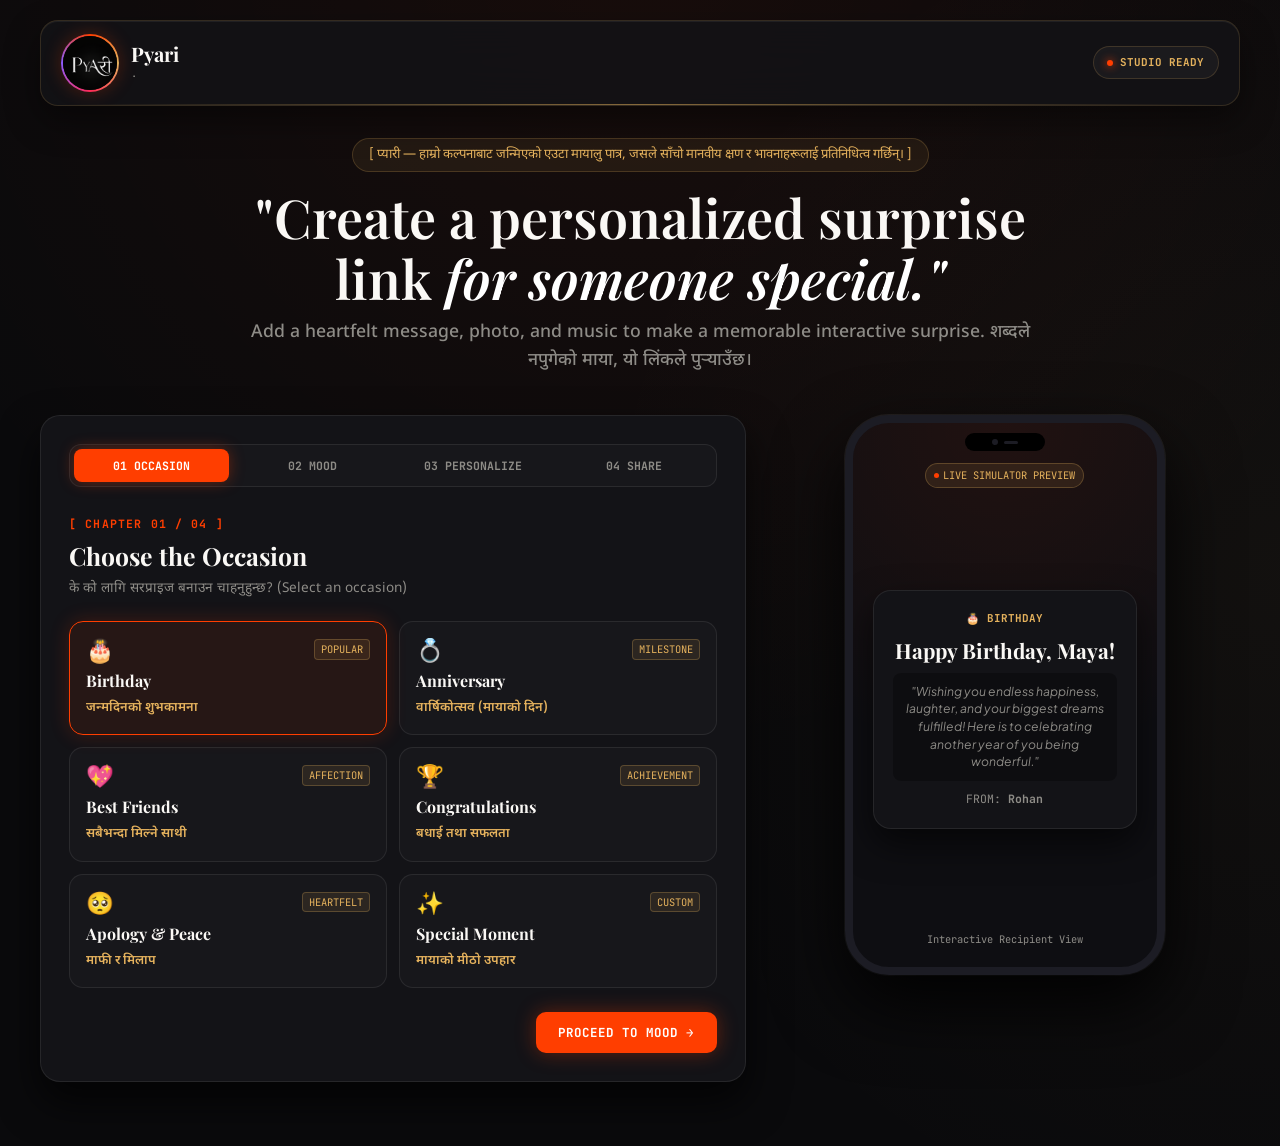
==== index.html @ e675bf81 "Add Pyari surprise app" ====
<!DOCTYPE html>
<html lang="en">
<head>
  <meta charset="UTF-8">
  <meta name="viewport" content="width=device-width, initial-scale=1.0">
  <meta name="description" content="Create a personalized birthday, anniversary, or heartfelt surprise link with a message, photo, music, and an interactive reveal.">
  <meta name="robots" content="index, follow">
  <meta name="theme-color" content="#0A0A0C">
  <meta name="msapplication-TileColor" content="#0A0A0C">
  <meta property="og:type" content="website">
  <meta property="og:title" content="Pyari — Create a Personalized Surprise">
  <meta property="og:description" content="Create a beautiful surprise link with your message, photo, music, and an interactive reveal.">
  <meta property="og:image" content="pyari.png">
  <meta name="twitter:card" content="summary_large_image">
  <meta name="twitter:title" content="Pyari — Create a Personalized Surprise">
  <meta name="twitter:description" content="Create a beautiful surprise link with your message, photo, music, and an interactive reveal.">
  <meta name="twitter:image" content="pyari.png">
  <meta name="msapplication-config" content="pyari-favicon/browserconfig.xml">
  <link rel="icon" href="pyari-favicon/favicon.ico" sizes="any">
  <link rel="icon" type="image/png" sizes="16x16" href="pyari-favicon/favicon-16x16.png">
  <link rel="icon" type="image/png" sizes="32x32" href="pyari-favicon/favicon-32x32.png">
  <link rel="icon" type="image/png" sizes="96x96" href="pyari-favicon/favicon-96x96.png">
  <link rel="apple-touch-icon" sizes="152x152" href="pyari-favicon/apple-icon-152x152.png">
  <link rel="apple-touch-icon" sizes="180x180" href="pyari-favicon/apple-icon-180x180.png">
  <link rel="manifest" href="pyari-favicon/manifest.json">
  <title>Pyari — Handcrafted Personalized Surprise Studio</title>

  <script type="application/ld+json">
    {
      "@context": "https://schema.org",
      "@type": "WebApplication",
      "name": "Pyari",
      "url": "./",
      "description": "Create personalized surprise links with messages, photos, music, and interactive reveals.",
      "applicationCategory": "LifestyleApplication",
      "operatingSystem": "Web browser",
      "offers": {
        "@type": "Offer",
        "price": "0",
        "priceCurrency": "USD"
      }
    }
  </script>
  
  <link rel="preconnect" href="https://fonts.googleapis.com">
  <link rel="preconnect" href="https://fonts.gstatic.com" crossorigin>
  <link href="https://fonts.googleapis.com/css2?family=Playfair+Display:ital,wght@0,600;0,700;1,400;1,600&family=Plus+Jakarta+Sans:wght@400;500;600;700&family=JetBrains+Mono:wght@400;500;600;700&family=Noto+Sans+Devanagari:wght@400;500;600;700&display=swap" rel="stylesheet">
  
  <link rel="stylesheet" href="style.css">
  <script src="https://cdn.jsdelivr.net/npm/@supabase/supabase-js@2"></script>
  <script src="https://cdnjs.cloudflare.com/ajax/libs/qrcodejs/1.0.0/qrcode.min.js"></script>
</head>
<body>
  <div class="app-viewport">
    
    <!-- Studio Header -->
    <header class="studio-header">
      <a href="index.html" class="brand-combo">
        <div class="brand-logo-wrap">
          <img class="brand-logo" src="pyari.png" alt="Pyari">
        </div>
        <div class="brand-titles">
          <div class="brand-main-text">Pyari</div>
          <div class="brand-sub-text">.</div>
        </div>
      </a>
      <div class="header-status-badge">
        <span class="status-live-dot"></span>
        <span>STUDIO READY</span>
      </div>
    </header>

    <!-- Hero Section with Nepali Tagline -->
    <section class="hero-banner">
      <div class="badge-tagline">
        [ प्यारी — हाम्रो कल्पनाबाट जन्मिएको एउटा मायालु पात्र, जसले साँचो मानवीय क्षण र भावनाहरूलाई प्रतिनिधित्व गर्छिन्। ]
      </div>
      <h1 class="hero-main-title">"Create a personalized surprise link <em>for someone special."</em></h1>
      <p class="hero-sub-title">Add a heartfelt message, photo, and music to make a memorable interactive surprise. शब्दले नपुगेको माया, यो लिंकले पुर्‍याउँछ।</p>
    </section>

    <!-- Studio Grid: Wizard + Live Simulator -->
    <div class="studio-bento-grid">
      
      <!-- Wizard Column -->
      <main class="bento-wizard-card" id="wizard-box">
        <nav class="stepper-nav-bar">
          <button type="button" class="stepper-tab-btn active" id="step-btn-1">01 OCCASION</button>
          <button type="button" class="stepper-tab-btn" id="step-btn-2">02 MOOD</button>
          <button type="button" class="stepper-tab-btn" id="step-btn-3">03 PERSONALIZE</button>
          <button type="button" class="stepper-tab-btn" id="step-btn-4">04 SHARE</button>
        </nav>

        <!-- Chapter 1: Occasion -->
        <section class="wizard-step-pane active" id="step-view-1">
          <div class="pane-step-counter">[ CHAPTER 01 / 04 ]</div>
          <h2 class="pane-heading">Choose the Occasion</h2>
          <p class="pane-subtitle">के को लागि सरप्राइज बनाउन चाहनुहुन्छ? (Select an occasion)</p>
          <div class="bento-tiles-grid" id="occasions-grid"></div>
          <div class="wizard-nav-footer" style="justify-content: flex-end;">
            <button type="button" class="btn-studio btn-primary" id="next-to-step-2">PROCEED TO MOOD →</button>
          </div>
        </section>

        <!-- Chapter 2: Mood -->
        <section class="wizard-step-pane" id="step-view-2">
          <div class="pane-step-counter">[ CHAPTER 02 / 04 ]</div>
          <h2 class="pane-heading">Select the Reveal Mood</h2>
          <p class="pane-subtitle">सरप्राइज खुल्दा कस्तो माहोल बनाउने? (Choose the atmosphere)</p>
          <div class="bento-tiles-grid" id="styles-grid"></div>
          <div class="wizard-nav-footer">
            <button type="button" class="btn-studio btn-ghost" id="back-to-step-1">← BACK</button>
            <button type="button" class="btn-studio btn-primary" id="next-to-step-3">PERSONALIZE SURPRISE →</button>
          </div>
        </section>

        <!-- Chapter 3: Personalize -->
        <section class="wizard-step-pane" id="step-view-3">
          <div class="pane-step-counter">[ CHAPTER 03 / 04 ]</div>
          <h2 class="pane-heading">Personalize the Surprise</h2>
          <p class="pane-subtitle">नाम, फोटो, मनको कुरा र अडियो सेट गर्नुहोस्:</p>
          
          <form id="details-form" class="form-stack">
            
            <!-- Names Row -->
            <div class="form-row-split">
              <div>
                <label class="field-label" for="recipient-name">RECIPIENT NAME (कसको लागि) *</label>
                <input type="text" id="recipient-name" class="studio-input" placeholder="e.g. Maya, Anjali, Bestie..." minlength="1" maxlength="100" required>
              </div>
              <div>
                <label class="field-label" for="sender-name">YOUR NAME / SIGNATURE (तपाईंको नाम) *</label>
                <input type="text" id="sender-name" class="studio-input" placeholder="e.g. Rohan, Secret Admirer..." minlength="1" maxlength="100" required>
              </div>
            </div>

            <!-- Photo Upload Feature -->
            <div>
              <label class="field-label">ATTACH A PHOTO / MEMORY (फोटो राख्नुहोस् - Optional)</label>
              <div class="image-upload-wrapper" id="image-drop-area">
                <input type="file" id="photo-file-input" accept="image/*" style="display: none;">
                <div class="upload-placeholder" id="upload-placeholder-content">
                  <span class="upload-icon">📸</span>
                  <div class="upload-text">
                    <strong>Click to upload a cherished photo</strong> or drag & drop here
                  </div>
                  <span class="upload-subtext">JPG, PNG, WebP supported</span>
                </div>
                <div class="upload-preview-box" id="upload-preview-container" style="display: none;">
                  <img id="photo-preview-img" src="" alt="Uploaded Memory">
                  <button type="button" class="btn-remove-photo" id="remove-photo-btn">✕ Remove Photo</button>
                </div>
              </div>
            </div>

            <!-- Heartfelt Message Box -->
            <div>
              <label class="field-label" for="custom-message">HEARTFELT MESSAGE (तपाईंको सन्देश)</label>
              <textarea id="custom-message" class="studio-textarea" maxlength="2000" placeholder="Type your personal message, memories, or wishes here..."></textarea>
            </div>

            <!-- Soundtrack Selection (Preset Options) -->
            <div>
              <div class="field-header-row">
                <label class="field-label" style="margin-bottom: 0;">REVEAL SOUNDTRACK / AUDIO (गीत वा धुन)</label>
                <button type="button" id="preview-audio-btn" class="btn-audio-audition">
                  ▶ Test Audio
                </button>
              </div>
              
              <!-- 6 Customizable Soundtrack Presets Grid -->
              <div class="soundtrack-grid" id="soundtrack-grid"></div>
            </div>

            <!-- Unboxing Ceremony -->
            <div>
              <label class="field-label">UNBOXING CEREMONY (सरप्राइज खोल्ने तरिका)</label>
              <div class="ceremony-options-grid" id="ceremony-options-grid">
                <button type="button" class="ceremony-btn selected" data-ceremony="gift_box">🎁 Gift Box</button>
                <button type="button" class="ceremony-btn" data-ceremony="wax_seal">💌 Wax Seal</button>
                <button type="button" class="ceremony-btn" data-ceremony="scratch_card">🎟️ Scratch</button>
                <button type="button" class="ceremony-btn" data-ceremony="balloons_pop">🎈 Balloons</button>
              </div>
            </div>

            <div class="wizard-nav-footer">
              <button type="button" class="btn-studio btn-ghost" id="back-to-step-2">← BACK</button>
              <button type="submit" class="btn-studio btn-primary" id="generate-btn">GENERATE SURPRISE LINK →</button>
            </div>
          </form>
        </section>

        <!-- Chapter 4: Share -->
        <section class="wizard-step-pane" id="step-view-4">
          <div class="pane-step-counter">[ CHAPTER 04 / 04 ]</div>
          <h2 class="pane-heading">Your Surprise is Ready! 🎉</h2>
          <p class="pane-subtitle">Share this private interactive link with your recipient:</p>

          <div class="share-link-row">
            <input type="text" id="shareable-link-input" class="studio-input" readonly>
            <button type="button" class="btn-studio btn-primary" id="copy-link-btn">COPY LINK</button>
          </div>

          <div class="share-actions-grid">
            <button type="button" class="btn-studio btn-ghost btn-whatsapp" id="share-whatsapp-btn">💬 WhatsApp</button>
            <button type="button" class="btn-studio btn-ghost" id="open-qr-btn">📱 View QR Code</button>
            <a href="#" target="_blank" class="btn-studio btn-ghost" id="preview-surprise-link-btn">👀 Test Live</a>
          </div>

          <div style="display: flex; justify-content: center; margin-top: 1.5rem;">
            <button type="button" class="btn-studio btn-ghost" id="create-another-btn">CREATE ANOTHER SURPRISE</button>
          </div>
        </section>
      </main>

      <!-- Live Simulator Preview -->
      <aside class="simulator-col-wrapper">
        <div class="phone-mockup-frame">
          <div class="phone-dynamic-island">
            <span class="island-camera"></span>
            <span class="island-sensor"></span>
          </div>

          <div class="sim-screen-container">
            <div class="sim-header-pill">
              <span class="sim-dot"></span>
              <span>LIVE SIMULATOR PREVIEW</span>
            </div>

            <div class="sim-card-body" id="sim-card-body">
              <div class="sim-occ-tag" id="preview-occ-tag">🎂 BIRTHDAY</div>
              
              <!-- Memory Photo Preview in Simulator -->
              <div class="sim-photo-wrap" id="sim-photo-box" style="display: none;">
                <img id="sim-photo-img" src="" alt="Memory Photo">
                <span class="sim-photo-caption">ARCHIVED MEMORY ✨</span>
              </div>

              <h3 class="sim-title" id="preview-title">Happy Birthday, Maya!</h3>
              <div class="sim-quote" id="preview-quote">"May your year ahead be filled with endless joy and dreams fulfilled!"</div>
              
              <div class="sim-signature">
                FROM: <strong id="preview-sender">Rohan</strong>
              </div>
            </div>

            <div class="sim-bottom-hint">
              <span>Interactive Recipient View</span>
            </div>
          </div>
        </div>
      </aside>

    </div>
  </div>

  <!-- QR Code Modal -->
  <div class="qr-modal-overlay" id="qr-modal">
    <div class="qr-modal-card">
      <button type="button" class="qr-close-btn" id="close-qr-btn">&times;</button>
      <h3 class="qr-modal-title">Scan on Mobile 📱</h3>
      <p class="qr-modal-sub">Scan this QR code with any camera app to open the surprise:</p>
      <div class="qr-canvas-box" id="qr-code-container"></div>
      <button type="button" class="btn-studio btn-ghost" id="modal-done-btn" style="width: 100%;">Close</button>
    </div>
  </div>

  <script src="config.js"></script>
  <script src="occasions.js"></script>
  <script src="audio.js"></script>
  <script src="app.js"></script>
</body>
</html>
---- style.css ----
﻿@import url('https://fonts.googleapis.com/css2?family=Playfair+Display:ital,wght@0,600;0,700;1,400;1,600&family=Plus+Jakarta+Sans:wght@400;500;600;700&family=JetBrains+Mono:wght@400;500;600;700&family=Noto+Sans+Devanagari:wght@400;500;600;700&display=swap');

:root {
  --bg-app: #0A0A0C;
  --bg-card: #131317;
  --bg-elevated: #181820;
  --border-subtle: rgba(255, 255, 255, 0.08);
  --border-medium: rgba(255, 255, 255, 0.16);
  --accent-vermilion: #FF3E00;
  --accent-gold: #E5B25D;
  --text-pure: #FAF8F5;
  --text-main: #E2DFD8;
  --text-muted: #8E8C87;
  --font-serif: 'Playfair Display', Georgia, serif;
  --font-sans: 'Plus Jakarta Sans', sans-serif;
  --font-mono: 'JetBrains Mono', monospace;
  --font-nepali: 'Noto Sans Devanagari', sans-serif;
}

*, *::before, *::after { box-sizing: border-box; margin: 0; padding: 0; }
body {
  background-color: var(--bg-app);
  color: var(--text-main);
  font-family: var(--font-sans);
  line-height: 1.6;
  min-height: 100vh;
  overflow-x: hidden;
  background-image:
    radial-gradient(circle at 50% -5%, rgba(255, 62, 0, 0.06) 0%, transparent 60%),
    radial-gradient(circle at 100% 50%, rgba(229, 178, 93, 0.04) 0%, transparent 50%);
}

.app-viewport { max-width: 1240px; margin: 0 auto; padding: 1.25rem 1.25rem 4rem; }

/* Attractive Studio Header */
.studio-header {
  display: flex; align-items: center; justify-content: space-between;
  padding: 0.8rem 1.25rem; background: rgba(19, 19, 23, 0.86);
  backdrop-filter: blur(20px); border: 1px solid rgba(229, 178, 93, 0.16);
  border-radius: 18px; margin-bottom: 2rem; position: relative; overflow: hidden;
  box-shadow: 0 14px 35px rgba(0,0,0,0.45), inset 0 1px rgba(255,255,255,0.06);
}
.studio-header::after { content: ''; position: absolute; left: 1.25rem; right: 1.25rem; bottom: 0; height: 1px; background: linear-gradient(90deg, transparent, var(--accent-gold), transparent); opacity: 0.55; }
.brand-combo { display: flex; align-items: center; gap: 0.75rem; text-decoration: none; color: inherit; position: relative; z-index: 1; }
.brand-logo-wrap { width: 58px; height: 58px; display: grid; place-items: center; overflow: hidden; border: 2px solid transparent; border-radius: 50%; background: linear-gradient(#08080a, #08080a) padding-box, conic-gradient(from 0deg, #FF3E00, #E5B25D, #FF2A55, #8C5CFF, #FF3E00) border-box; box-shadow: 0 0 18px rgba(255, 62, 0, 0.25); animation: brandRingSpin 6s linear infinite; }
.brand-logo { width: 58px; height: 58px; object-fit: cover; object-position: center; display: block; }
@keyframes brandRingSpin { to { filter: hue-rotate(360deg); } }
.brand-titles { display: flex; flex-direction: column; }
.brand-main-text { font-family: var(--font-serif); font-size: 1.25rem; color: var(--text-pure); font-weight: 700; line-height: 1.1; }
.brand-sub-text { font-family: var(--font-mono); font-size: 0.65rem; color: var(--text-muted); letter-spacing: 0.05em; }

.header-status-badge {
  display: inline-flex; align-items: center; gap: 0.45rem;
  padding: 0.42rem 0.85rem; background: rgba(255, 255, 255, 0.04);
  border: 1px solid rgba(229, 178, 93, 0.18); border-radius: 9999px;
  font-family: var(--font-mono); font-size: 0.68rem; font-weight: 700; color: var(--accent-gold);
}
.status-live-dot {
  width: 6px; height: 6px; border-radius: 50%; background: var(--accent-vermilion);
  box-shadow: 0 0 8px var(--accent-vermilion);
}

/* Hero Section */
.hero-banner { text-align: center; max-width: 820px; margin: 0 auto 2.5rem; }
.badge-tagline {
  font-family: var(--font-nepali); font-size: 0.82rem; color: var(--accent-gold);
  line-height: 1.5; margin-bottom: 0.85rem; padding: 0.4rem 1rem;
  background: rgba(229, 178, 93, 0.08); border: 1px solid rgba(229, 178, 93, 0.2);
  border-radius: 9999px; display: inline-block;
}
.hero-main-title { font-family: var(--font-serif); font-size: clamp(2.2rem, 4.2vw, 3.4rem); font-weight: 600; color: var(--text-pure); line-height: 1.15; margin-bottom: 0.6rem; }
.hero-main-title em { font-style: italic; color: #fff; }
.hero-sub-title { font-family: var(--font-nepali); font-size: 1.1rem; color: var(--text-muted); font-weight: 500; }

/* Bento Layout */
.studio-bento-grid { display: grid; grid-template-columns: 1.5fr 1fr; gap: 1.5rem; align-items: start; }
.bento-wizard-card { background: var(--bg-card); border: 1px solid var(--border-subtle); border-radius: 20px; padding: 1.75rem; box-shadow: 0 20px 40px rgba(0,0,0,0.7); }

/* Stepper */
.stepper-nav-bar { display: flex; gap: 0.4rem; padding: 4px; background: rgba(255,255,255,0.02); border: 1px solid var(--border-subtle); border-radius: 12px; margin-bottom: 1.75rem; }
.stepper-tab-btn { flex: 1; display: flex; align-items: center; justify-content: center; padding: 0.55rem; background: transparent; border: none; border-radius: 8px; color: var(--text-muted); font-family: var(--font-mono); font-size: 0.72rem; font-weight: 700; cursor: pointer; transition: all 0.2s; }
.stepper-tab-btn.active { background: var(--accent-vermilion); color: #fff; box-shadow: 0 0 15px rgba(255,62,0,0.35); }

/* Panes */
.wizard-step-pane { display: none; }
.wizard-step-pane.active { display: block; animation: fadeIn 0.25s ease-out; }
@keyframes fadeIn { from { opacity: 0; transform: translateY(6px); } to { opacity: 1; transform: translateY(0); } }

.pane-step-counter { font-family: var(--font-mono); font-size: 0.72rem; color: var(--accent-vermilion); font-weight: 700; letter-spacing: 0.1em; margin-bottom: 0.2rem; }
.pane-heading { font-family: var(--font-serif); font-size: 1.55rem; color: var(--text-pure); margin: 0.2rem 0; }
.pane-subtitle { font-size: 0.85rem; color: var(--text-muted); margin-bottom: 1.25rem; font-family: var(--font-nepali); }

/* Bento Choice Cards */
.bento-tiles-grid { display: grid; grid-template-columns: repeat(2, 1fr); gap: 0.75rem; margin-bottom: 1.5rem; }
.bento-choice-card {
  background: rgba(255,255,255,0.02); border: 1px solid var(--border-subtle);
  border-radius: 14px; padding: 1rem; cursor: pointer; transition: all 0.2s;
  text-align: left; display: flex; flex-direction: column; gap: 0.3rem;
}
.bento-choice-card:hover { border-color: var(--border-medium); background: rgba(255,255,255,0.04); transform: translateY(-2px); }
.bento-choice-card.selected { border-color: var(--accent-vermilion); background: rgba(255,62,0,0.08); box-shadow: 0 0 20px rgba(255,62,0,0.2); }

.tile-top-row { display: flex; align-items: center; justify-content: space-between; margin-bottom: 0.15rem; }
.tile-emoji { font-size: 1.4rem; line-height: 1; }
.tile-badge { font-family: var(--font-mono); font-size: 0.65rem; color: var(--accent-gold); text-transform: uppercase; background: rgba(229,178,93,0.1); border: 1px solid rgba(229,178,93,0.25); padding: 1px 6px; border-radius: 4px; }
.tile-title { font-family: var(--font-serif); font-size: 1rem; font-weight: 700; color: var(--text-pure); }
.tile-nepali-title { font-family: var(--font-nepali); font-size: 0.8rem; color: var(--accent-gold); font-weight: 600; }
.tile-desc { font-size: 0.72rem; color: var(--text-muted); line-height: 1.35; }
.tile-nepali-desc { font-family: var(--font-nepali); font-size: 0.72rem; color: #b3afaa; }

/* Forms */
.form-stack { display: flex; flex-direction: column; gap: 1.1rem; }
.form-row-split { display: grid; grid-template-columns: 1fr 1fr; gap: 0.75rem; }
.field-label { display: block; font-family: var(--font-mono); font-size: 0.72rem; text-transform: uppercase; color: var(--text-muted); margin-bottom: 0.4rem; font-weight: 700; }
.field-header-row { display: flex; justify-content: space-between; align-items: center; margin-bottom: 0.4rem; }

.studio-input, .studio-textarea {
  width: 100%; background: rgba(255,255,255,0.03); border: 1px solid var(--border-subtle);
  border-radius: 10px; padding: 0.75rem 0.9rem; color: var(--text-pure); font-family: var(--font-sans);
  font-size: 0.9rem; transition: border-color 0.2s; outline: none;
}
.studio-input:focus, .studio-textarea:focus { border-color: var(--accent-vermilion); }
.studio-textarea { min-height: 95px; resize: vertical; }

/* Photo Upload Box */
.image-upload-wrapper {
  background: rgba(255, 255, 255, 0.02); border: 1.5px dashed var(--border-medium);
  border-radius: 12px; padding: 1.25rem; text-align: center; cursor: pointer;
  transition: all 0.2s;
}
.image-upload-wrapper:hover { border-color: var(--accent-gold); background: rgba(229, 178, 93, 0.04); }
.upload-placeholder { display: flex; flex-direction: column; align-items: center; gap: 0.3rem; }
.upload-icon { font-size: 1.8rem; margin-bottom: 0.2rem; }
.upload-text { font-size: 0.85rem; color: var(--text-main); }
.upload-subtext { font-family: var(--font-mono); font-size: 0.7rem; color: var(--text-muted); }

.upload-preview-box {
  display: flex;
  flex-direction: column;
  align-items: center;
  gap: 0.75rem;
  width: 100%;
}
.upload-preview-box img {
  width: 100%;
  max-width: 260px;
  max-height: 200px;
  border-radius: 12px;
  object-fit: contain;
  background: rgba(0, 0, 0, 0.5);
  padding: 4px;
  border: 1.5px solid var(--accent-gold);
}
.btn-remove-photo {
  background: rgba(255, 62, 0, 0.15); border: 1px solid rgba(255,62,0,0.4); color: #FF6644;
  font-family: var(--font-mono); font-size: 0.7rem; padding: 3px 8px; border-radius: 6px; cursor: pointer;
}

/* Soundtracks */
.soundtrack-grid { display: grid; grid-template-columns: repeat(2, 1fr); gap: 0.5rem; margin-bottom: 0.75rem; }
.soundtrack-item {
  background: rgba(255,255,255,0.02); border: 1px solid var(--border-subtle);
  border-radius: 10px; padding: 0.65rem 0.8rem; text-align: left; cursor: pointer;
}
.soundtrack-item.selected { border-color: var(--accent-vermilion); background: rgba(255,62,0,0.1); }
.sound-title { font-family: var(--font-serif); font-size: 0.88rem; font-weight: 700; color: var(--text-pure); }
.sound-desc { font-size: 0.68rem; color: var(--text-muted); }
.btn-audio-audition {
  background: rgba(229,178,93,0.12); border: 1px solid rgba(229,178,93,0.3); color: var(--accent-gold);
  font-family: var(--font-mono); font-size: 0.7rem; font-weight: 700; padding: 2px 8px; border-radius: 6px; cursor: pointer;
}

/* Ceremonies */
.ceremony-options-grid { display: grid; grid-template-columns: repeat(4, 1fr); gap: 0.5rem; }
.ceremony-btn {
  background: rgba(255,255,255,0.02); border: 1px solid var(--border-subtle);
  border-radius: 10px; padding: 0.75rem 0.4rem; color: var(--text-main); font-family: var(--font-sans);
  font-size: 0.8rem; font-weight: 600; cursor: pointer; text-align: center;
}
.ceremony-btn.selected { border-color: var(--accent-vermilion); background: rgba(255,62,0,0.12); color: #fff; }

/* Buttons */
.wizard-nav-footer { display: flex; justify-content: space-between; margin-top: 1.5rem; }
.btn-studio {
  font-family: var(--font-mono); font-size: 0.78rem; font-weight: 700; text-transform: uppercase;
  letter-spacing: 0.08em; padding: 0.75rem 1.4rem; border-radius: 10px; cursor: pointer;
  transition: all 0.2s; border: none; display: inline-flex; align-items: center; justify-content: center; gap: 0.4rem; text-decoration: none;
}
.btn-primary { background: var(--accent-vermilion); color: #fff; box-shadow: 0 0 20px rgba(255,62,0,0.35); }
.btn-primary:hover { background: #E03700; transform: translateY(-1px); }
.btn-ghost { background: rgba(255,255,255,0.04); border: 1px solid var(--border-subtle); color: var(--text-main); }
.btn-ghost:hover { background: rgba(255,255,255,0.08); color: var(--text-pure); }
.btn-whatsapp { color: #34d399; border-color: rgba(52,211,153,0.3); }

.share-link-row { display: flex; gap: 0.5rem; margin: 1.25rem 0; }
.share-actions-grid { display: grid; grid-template-columns: repeat(3, 1fr); gap: 0.5rem; }

/* Redesigned Live Simulator Preview */
.simulator-col-wrapper { position: sticky; top: 1.5rem; display: flex; justify-content: center; }
.phone-mockup-frame {
  width: 100%; max-width: 320px; height: 560px; background: #0E0E12;
  border-radius: 44px; border: 8px solid #1C1C24; box-shadow: 0 30px 70px rgba(0,0,0,0.9), 0 0 0 1px rgba(255,255,255,0.08);
  overflow: hidden; display: flex; flex-direction: column; position: relative;
}
.phone-dynamic-island {
  position: absolute; top: 10px; left: 50%; transform: translateX(-50%);
  width: 80px; height: 18px; background: #000; border-radius: 9999px; z-index: 10;
  display: flex; align-items: center; justify-content: center; gap: 6px;
}
.island-camera { width: 6px; height: 6px; border-radius: 50%; background: #1C1C24; }
.island-sensor { width: 14px; height: 3px; border-radius: 9999px; background: #1C1C24; }

.sim-screen-container {
  flex: 1; padding: 2.5rem 1.25rem 1.25rem; display: flex; flex-direction: column; justify-content: space-between;
  background: radial-gradient(circle at 50% 0%, rgba(255, 62, 0, 0.08) 0%, transparent 60%);
}
.sim-header-pill {
  font-family: var(--font-mono); font-size: 0.65rem; color: var(--accent-gold);
  background: rgba(229,178,93,0.1); border: 1px solid rgba(229,178,93,0.25);
  padding: 3px 8px; border-radius: 9999px; display: inline-flex; align-items: center; gap: 4px; margin: 0 auto;
}
.sim-dot { width: 5px; height: 5px; border-radius: 50%; background: var(--accent-vermilion); }

.sim-card-body {
  background: var(--bg-card); border: 1px solid var(--border-subtle); border-radius: 18px;
  padding: 1.2rem; text-align: center; box-shadow: 0 15px 35px rgba(0,0,0,0.6);
}
.sim-occ-tag { font-family: var(--font-mono); font-size: 0.68rem; color: var(--accent-gold); margin-bottom: 0.4rem; font-weight: 700; }

/* Memory Photo Frame in Live Simulator */
.sim-photo-wrap {
  width: 100%;
  margin: 0.6rem 0 0.8rem 0;
}

.sim-photo-wrap img {
  width: min(100%, 170px);
  aspect-ratio: 1;
  height: auto;
  margin: 0 auto;
  padding: 5px;
  border: 2px solid transparent;
  border-radius: 14px;
  background:
    linear-gradient(#08080a, #08080a) padding-box,
    conic-gradient(from 0deg, #FF3E00, #E5B25D, #FF2A55, #8C5CFF, #FF3E00) border-box;
  box-shadow: 0 8px 20px rgba(0, 0, 0, 0.5);
  object-fit: contain;
  object-position: center;
  display: block;
  animation: simulatorPhotoBorderSpin 5s linear infinite;
}

@keyframes simulatorPhotoBorderSpin {
  to { filter: hue-rotate(360deg); }
}

.sim-photo-caption {
  display: block;
  font-family: var(--font-mono);
  font-size: 0.62rem;
  color: var(--accent-gold);
  margin-top: 5px;
  letter-spacing: 0.08em;
}

.sim-title { font-family: var(--font-serif); font-size: 1.3rem; color: var(--text-pure); margin-bottom: 0.4rem; }
.sim-quote { font-size: 0.76rem; font-style: italic; color: var(--text-muted); line-height: 1.45; background: rgba(0,0,0,0.3); padding: 0.6rem; border-radius: 8px; }
.sim-signature { font-family: var(--font-mono); font-size: 0.72rem; color: var(--text-muted); margin-top: 0.6rem; }
.sim-bottom-hint { text-align: center; font-family: var(--font-mono); font-size: 0.65rem; color: var(--text-muted); }

/* QR Modal */
.qr-modal-overlay {
  display: none; position: fixed; inset: 0; background: rgba(0,0,0,0.85);
  backdrop-filter: blur(15px); z-index: 1000; align-items: center; justify-content: center; padding: 1.25rem;
}
.qr-modal-overlay.active { display: flex; }
.qr-modal-card {
  background: var(--bg-card); border: 1px solid var(--border-medium); border-radius: 24px;
  padding: 2rem; max-width: 360px; width: 100%; text-align: center; position: relative;
}
.qr-close-btn { position: absolute; top: 1rem; right: 1rem; background: none; border: none; font-size: 1.5rem; color: var(--text-muted); cursor: pointer; }
.qr-modal-title { font-family: var(--font-serif); font-size: 1.4rem; color: var(--text-pure); margin-bottom: 0.3rem; }
.qr-modal-sub { font-size: 0.8rem; color: var(--text-muted); margin-bottom: 1rem; }
.qr-canvas-box { background: #fff; padding: 14px; border-radius: 12px; display: inline-flex; margin-bottom: 1.25rem; }

@media (max-width: 860px) {
  .studio-bento-grid { grid-template-columns: 1fr; }
  .bento-tiles-grid { grid-template-columns: 1fr; }
  .ceremony-options-grid { grid-template-columns: repeat(2, 1fr); }
  .simulator-col-wrapper { order: 2; }
  .studio-header { padding: 0.65rem 0.8rem; margin-bottom: 1.5rem; }
  .brand-logo-wrap { width: 50px; height: 50px; }
  .brand-logo { width: 50px; height: 50px; }
  .brand-sub-text { font-size: 0.56rem; }
  .header-status-badge { padding: 0.35rem 0.6rem; font-size: 0.58rem; }
}

@media (max-width: 640px) {
  html, body { min-height: 100%; height: auto; overflow-y: auto; }
  .app-viewport { width: 100%; min-height: 0; height: auto; padding: 0.7rem 0.65rem 2rem; }
  .studio-header { min-height: 58px; border-radius: 16px; }
  .brand-combo { gap: 0.55rem; }
  .brand-main-text { font-size: 1.05rem; }
  .brand-sub-text { letter-spacing: 0.02em; }
  .header-status-badge span:last-child { font-size: 0.55rem; }

  .hero-banner { margin-bottom: 1.4rem; padding: 0 0.2rem; }
  .badge-tagline { max-width: 100%; padding: 0.5rem 0.75rem; border-radius: 14px; font-size: 0.67rem; line-height: 1.45; }
  .hero-main-title { font-size: clamp(2rem, 10vw, 2.8rem); line-height: 1.08; margin-bottom: 0.7rem; }
  .hero-sub-title { font-size: 0.9rem; }

  .studio-bento-grid { gap: 1.25rem; min-height: 0; }
  .bento-wizard-card { padding: 0.8rem; border-radius: 18px; }
  .stepper-nav-bar { gap: 0.15rem; padding: 3px; margin-bottom: 1.25rem; border-radius: 10px; }
  .stepper-tab-btn { min-width: 0; padding: 0.65rem 0.15rem; font-size: 0.56rem; letter-spacing: 0; white-space: nowrap; }
  .pane-step-counter { font-size: 0.64rem; }
  .pane-heading { font-size: 1.5rem; }
  .pane-subtitle { font-size: 0.76rem; margin-bottom: 1rem; }
  .bento-tiles-grid { grid-template-columns: repeat(2, minmax(0, 1fr)); gap: 0.6rem; margin-bottom: 1.15rem; }
  .bento-choice-card { min-height: 142px; padding: 0.75rem; border-radius: 14px; }
  .tile-emoji { font-size: 1.25rem; }
  .tile-badge { font-size: 0.54rem; padding: 2px 4px; }
  .tile-title { font-size: 0.92rem; line-height: 1.2; }
  .tile-nepali-title { font-size: 0.69rem; line-height: 1.35; }
  .tile-desc, .tile-nepali-desc { font-size: 0.64rem; }
  .wizard-nav-footer { margin-top: 1.15rem; }
  .btn-studio { min-height: 44px; padding: 0.7rem 0.8rem; font-size: 0.62rem; }

  .simulator-col-wrapper { width: 100%; }
  .phone-mockup-frame { max-width: 300px; height: auto; min-height: 0; border-width: 6px; border-radius: 36px; overflow: visible; }
  .sim-screen-container { flex: none; min-height: 520px; height: auto; padding: 2rem 0.8rem 0.8rem; }
  .sim-card-body { padding: 0.85rem; border-radius: 15px; }
  .sim-photo-wrap img { width: min(100%, 145px); }
}
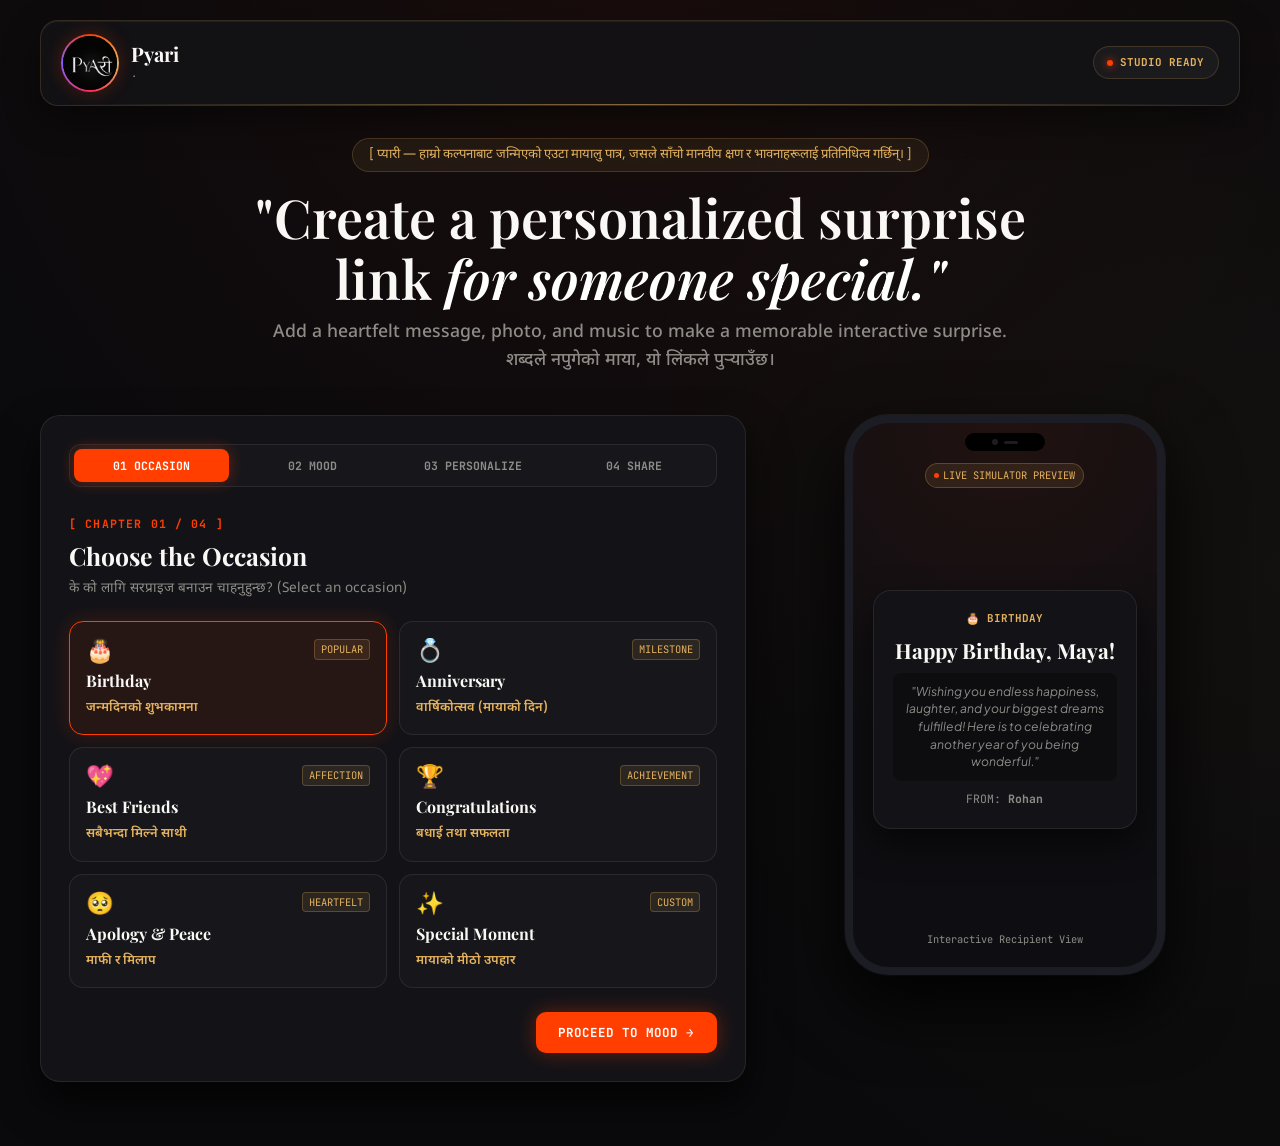
==== commit 24cddb75: "Split hero sub-title into two separate paragraphs" ====
--- a/index.html
+++ b/index.html
@@ -5,16 +5,18 @@
   <meta name="viewport" content="width=device-width, initial-scale=1.0">
   <meta name="description" content="Create a personalized birthday, anniversary, or heartfelt surprise link with a message, photo, music, and an interactive reveal.">
   <meta name="robots" content="index, follow">
+  <link rel="canonical" href="https://pyari-surprise.vercel.app/">
   <meta name="theme-color" content="#0A0A0C">
   <meta name="msapplication-TileColor" content="#0A0A0C">
   <meta property="og:type" content="website">
   <meta property="og:title" content="Pyari — Create a Personalized Surprise">
   <meta property="og:description" content="Create a beautiful surprise link with your message, photo, music, and an interactive reveal.">
-  <meta property="og:image" content="pyari.png">
+  <meta property="og:url" content="https://pyari-surprise.vercel.app/">
+  <meta property="og:image" content="https://pyari-surprise.vercel.app/pyari.png">
   <meta name="twitter:card" content="summary_large_image">
   <meta name="twitter:title" content="Pyari — Create a Personalized Surprise">
   <meta name="twitter:description" content="Create a beautiful surprise link with your message, photo, music, and an interactive reveal.">
-  <meta name="twitter:image" content="pyari.png">
+  <meta name="twitter:image" content="https://pyari-surprise.vercel.app/pyari.png">
   <meta name="msapplication-config" content="pyari-favicon/browserconfig.xml">
   <link rel="icon" href="pyari-favicon/favicon.ico" sizes="any">
   <link rel="icon" type="image/png" sizes="16x16" href="pyari-favicon/favicon-16x16.png">
@@ -23,14 +25,14 @@
   <link rel="apple-touch-icon" sizes="152x152" href="pyari-favicon/apple-icon-152x152.png">
   <link rel="apple-touch-icon" sizes="180x180" href="pyari-favicon/apple-icon-180x180.png">
   <link rel="manifest" href="pyari-favicon/manifest.json">
-  <title>Pyari — Handcrafted Personalized Surprise Studio</title>
+  <title>Pyari — Surprise by the link</title>
 
   <script type="application/ld+json">
     {
       "@context": "https://schema.org",
       "@type": "WebApplication",
       "name": "Pyari",
-      "url": "./",
+      "url": "https://pyari-surprise.vercel.app/",
       "description": "Create personalized surprise links with messages, photos, music, and interactive reveals.",
       "applicationCategory": "LifestyleApplication",
       "operatingSystem": "Web browser",
@@ -76,7 +78,9 @@
         [ प्यारी — हाम्रो कल्पनाबाट जन्मिएको एउटा मायालु पात्र, जसले साँचो मानवीय क्षण र भावनाहरूलाई प्रतिनिधित्व गर्छिन्। ]
       </div>
       <h1 class="hero-main-title">"Create a personalized surprise link <em>for someone special."</em></h1>
-      <p class="hero-sub-title">Add a heartfelt message, photo, and music to make a memorable interactive surprise. शब्दले नपुगेको माया, यो लिंकले पुर्‍याउँछ।</p>
+      <p class="hero-sub-title">Add a heartfelt message, photo, and music to make a memorable interactive surprise.</p>
+       <p class="hero-sub-title">शब्दले नपुगेको माया, यो लिंकले पुर्‍याउँछ।</p>
+    </section>
     </section>
 
     <!-- Studio Grid: Wizard + Live Simulator -->
@@ -270,4 +274,4 @@
   <script src="audio.js"></script>
   <script src="app.js"></script>
 </body>
-</html>+</html>
